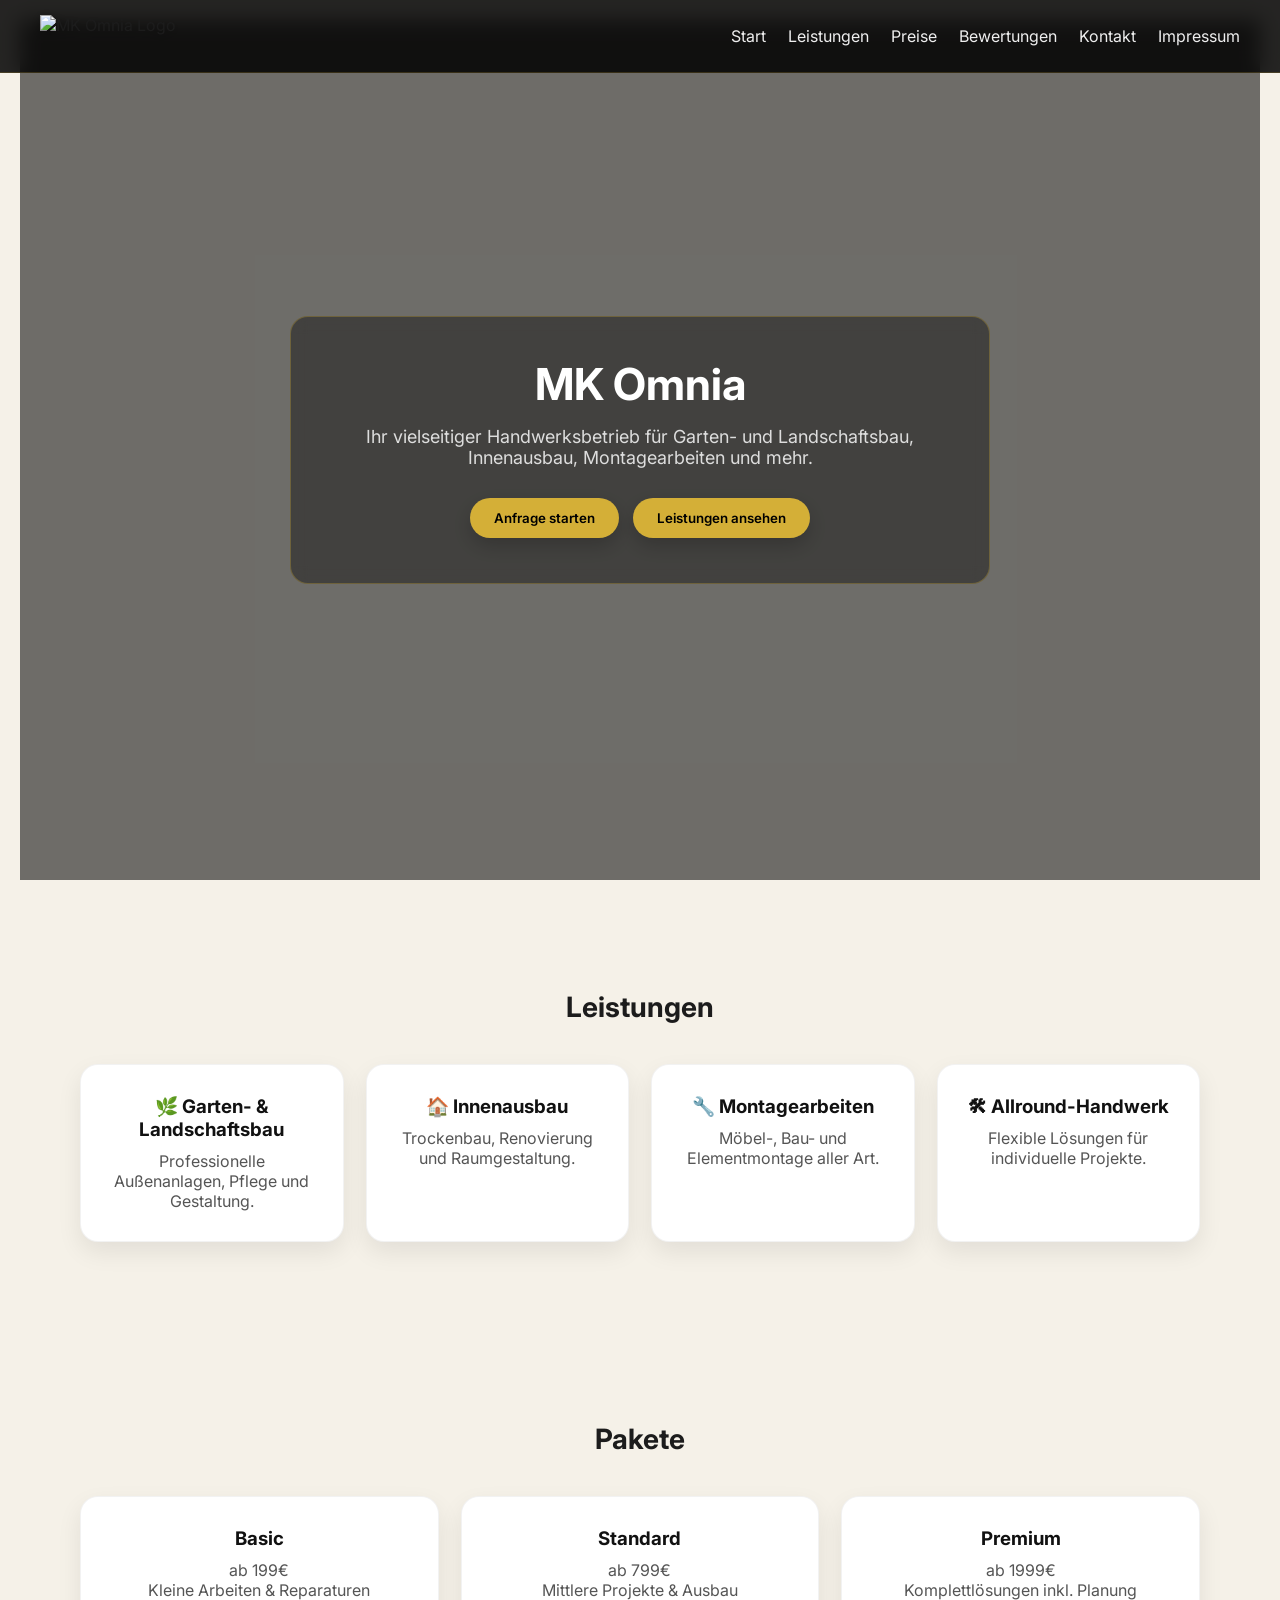
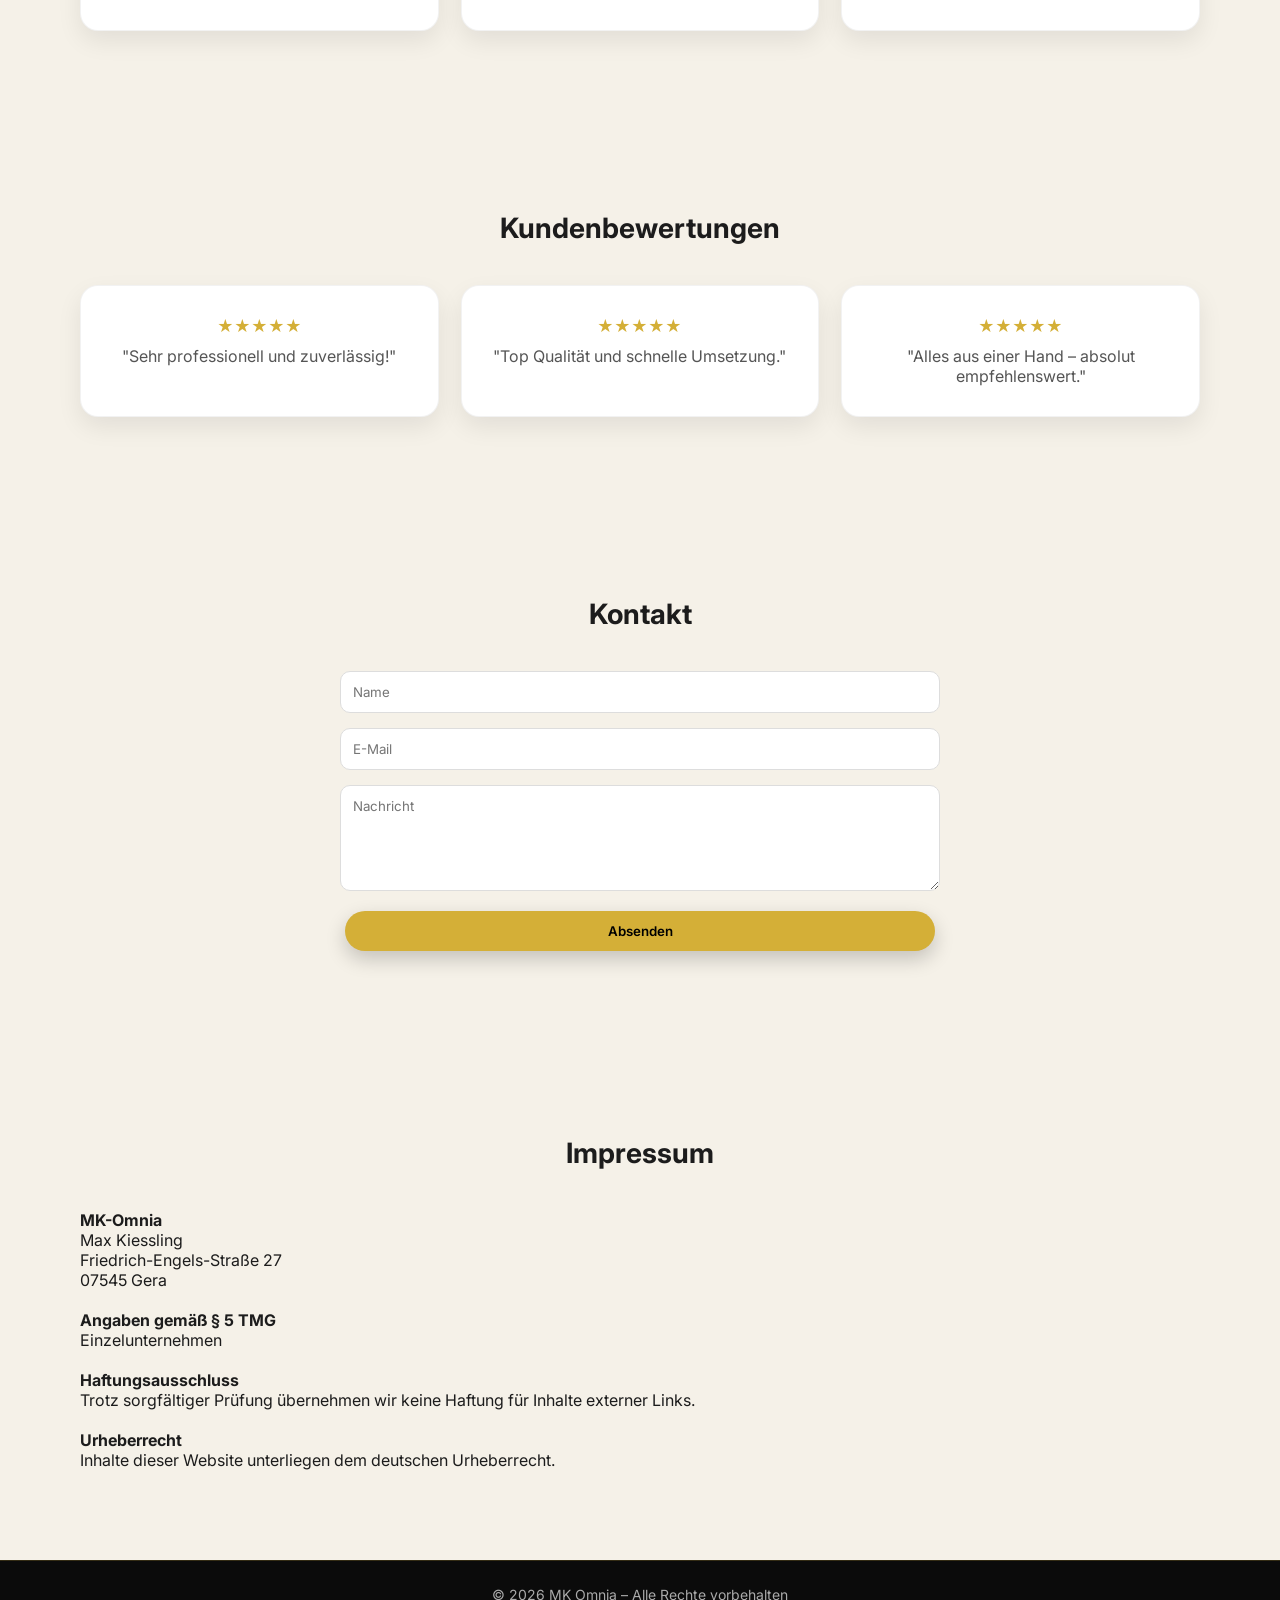
==== index.html @ efb65975 "Add files via upload" ====
<!DOCTYPE html>
<html lang="de">
<head>
<meta charset="UTF-8">
<meta name="viewport" content="width=device-width, initial-scale=1.0">
<title>MK-Omnia.de</title>

<link href="https://fonts.googleapis.com/css2?family=Inter:wght@300;400;600;700&display=swap" rel="stylesheet">

<style>
* {
    margin: 0;
    padding: 0;
    box-sizing: border-box;
    font-family: 'Inter', sans-serif;
}

html {
    scroll-behavior: smooth;
}

body {
    background: #f5f1e8;
    color: #1c1c1c;
}

/* HEADER */
header {
    position: fixed;
    width: 100%;
    top: 0;
    left: 0;
    background: rgba(0,0,0,0.85);
    backdrop-filter: blur(10px);
    padding: 15px 40px;
    display: flex;
    justify-content: space-between;
    align-items: center;
    z-index: 1000;
    border-bottom: 1px solid rgba(212,175,55,0.2);
}

.logo {
    display: flex;
    align-items: center;
    gap: 10px;
}

.logo img {
    height: 42px;
    width: auto;
    filter: drop-shadow(0 2px 6px rgba(0,0,0,0.4));
}

nav a {
    margin-left: 18px;
    text-decoration: none;
    color: #eee;
    font-weight: 400;
    transition: 0.3s;
}

nav a:hover {
    color: #d4af37;
}

/* MOBILE MENU */
.menu-toggle {
    display: none;
    font-size: 26px;
    color: #fff;
    cursor: pointer;
}

/* HERO */
.hero {
    height: 100vh;
    background: url('https://source.unsplash.com/1600x900/?craftsman,construction') center/cover no-repeat;
    display: flex;
    align-items: center;
    justify-content: center;
    padding: 20px;
}

.hero-overlay {
    background: rgba(0,0,0,0.55);
    width: 100%;
    height: 100%;
    display: flex;
    align-items: center;
    justify-content: center;
}

.hero-box {
    text-align: center;
    color: white;
    max-width: 700px;
    padding: 40px;
    border: 1px solid rgba(212,175,55,0.3);
    background: rgba(0,0,0,0.4);
    backdrop-filter: blur(8px);
    border-radius: 18px;
}

.hero-box h1 {
    font-size: 44px;
    margin-bottom: 15px;
}

.hero-box p {
    font-size: 18px;
    color: #ddd;
    margin-bottom: 25px;
}

.btn {
    padding: 12px 24px;
    border-radius: 30px;
    border: none;
    cursor: pointer;
    font-weight: 600;
    transition: 0.3s;
    margin: 5px;
    background: #d4af37;
    color: #000;
    box-shadow: 0 8px 20px rgba(0,0,0,0.2);
}

.btn:hover {
    transform: translateY(-3px);
    background: #b8922f;
}

/* SECTIONS */
.section {
    padding: 90px 40px;
    max-width: 1200px;
    margin: auto;
}

.section h2 {
    text-align: center;
    margin-bottom: 40px;
    font-size: 28px;
}

/* CARDS */
.cards {
    display: grid;
    grid-template-columns: repeat(auto-fit, minmax(250px, 1fr));
    gap: 22px;
}

.card {
    background: #fff;
    padding: 30px;
    border-radius: 18px;
    box-shadow: 0 10px 25px rgba(0,0,0,0.08);
    transition: 0.3s;
    text-align: center;
    border: 1px solid rgba(0,0,0,0.05);
}

.card:hover {
    transform: translateY(-8px);
    box-shadow: 0 18px 35px rgba(0,0,0,0.12);
}

.card h3 {
    margin-bottom: 10px;
    color: #111;
}

.card p {
    color: #555;
}

/* STARS */
.stars {
    color: #d4af37;
    margin-bottom: 10px;
}

/* CONTACT */
form {
    display: flex;
    flex-direction: column;
    max-width: 600px;
    margin: auto;
}

input, textarea {
    padding: 12px;
    margin-bottom: 15px;
    border-radius: 10px;
    border: 1px solid #ddd;
    outline: none;
}

/* FOOTER */
footer {
    background: #0b0b0b;
    color: #aaa;
    text-align: center;
    padding: 25px;
    font-size: 14px;
    border-top: 1px solid rgba(212,175,55,0.2);
}

/* MOBILE */
@media(max-width:768px){
    nav {
        display: none;
        position: absolute;
        top: 65px;
        right: 20px;
        background: rgba(0,0,0,0.95);
        flex-direction: column;
        padding: 15px;
        border-radius: 12px;
    }

    nav.active {
        display: flex;
    }

    .menu-toggle {
        display: block;
    }

    .hero-box h1 {
        font-size: 32px;
    }
}
</style>
</head>

<body>

<header>
    <div class="logo">
        <img src="logo.png" alt="MK Omnia Logo">
    </div>

    <div class="menu-toggle" onclick="toggleMenu()">☰</div>

    <nav id="nav">
        <a href="#home">Start</a>
        <a href="#services">Leistungen</a>
        <a href="#prices">Preise</a>
        <a href="#reviews">Bewertungen</a>
        <a href="#contact">Kontakt</a>
        <a href="#imprint">Impressum</a>
    </nav>
</header>

<section class="hero" id="home">
    <div class="hero-overlay">
        <div class="hero-box">
            <h1>MK Omnia</h1>
            <p>Ihr vielseitiger Handwerksbetrieb für Garten- und Landschaftsbau, Innenausbau, Montagearbeiten und mehr.</p>
            <button class="btn">Anfrage starten</button>
            <button class="btn">Leistungen ansehen</button>
        </div>
    </div>
</section>

<section class="section" id="services">
    <h2>Leistungen</h2>
    <div class="cards">
        <div class="card">
            <h3>🌿 Garten- & Landschaftsbau</h3>
            <p>Professionelle Außenanlagen, Pflege und Gestaltung.</p>
        </div>
        <div class="card">
            <h3>🏠 Innenausbau</h3>
            <p>Trockenbau, Renovierung und Raumgestaltung.</p>
        </div>
        <div class="card">
            <h3>🔧 Montagearbeiten</h3>
            <p>Möbel-, Bau- und Elementmontage aller Art.</p>
        </div>
        <div class="card">
            <h3>🛠 Allround-Handwerk</h3>
            <p>Flexible Lösungen für individuelle Projekte.</p>
        </div>
    </div>
</section>

<section class="section" id="prices">
    <h2>Pakete</h2>
    <div class="cards">
        <div class="card">
            <h3>Basic</h3>
            <p>ab 199€</p>
            <p>Kleine Arbeiten & Reparaturen</p>
        </div>
        <div class="card">
            <h3>Standard</h3>
            <p>ab 799€</p>
            <p>Mittlere Projekte & Ausbau</p>
        </div>
        <div class="card">
            <h3>Premium</h3>
            <p>ab 1999€</p>
            <p>Komplettlösungen inkl. Planung</p>
        </div>
    </div>
</section>

<section class="section" id="reviews">
    <h2>Kundenbewertungen</h2>
    <div class="cards">
        <div class="card">
            <div class="stars">★★★★★</div>
            <p>"Sehr professionell und zuverlässig!"</p>
        </div>
        <div class="card">
            <div class="stars">★★★★★</div>
            <p>"Top Qualität und schnelle Umsetzung."</p>
        </div>
        <div class="card">
            <div class="stars">★★★★★</div>
            <p>"Alles aus einer Hand – absolut empfehlenswert."</p>
        </div>
    </div>
</section>

<section class="section" id="contact">
    <h2>Kontakt</h2>
    <form>
        <input type="text" placeholder="Name" required>
        <input type="email" placeholder="E-Mail" required>
        <textarea rows="5" placeholder="Nachricht"></textarea>
        <button class="btn">Absenden</button>
    </form>
</section>

<section class="section" id="imprint">
    <h2>Impressum</h2>
    <p>
        <strong>MK-Omnia</strong><br>
        Max Kiessling<br>
        Friedrich-Engels-Straße 27<br>
        07545 Gera
    </p>

    <br>

    <p><strong>Angaben gemäß § 5 TMG</strong></p>
    <p>Einzelunternehmen</p>

    <br>

    <p><strong>Haftungsausschluss</strong><br>
    Trotz sorgfältiger Prüfung übernehmen wir keine Haftung für Inhalte externer Links.</p>

    <br>

    <p><strong>Urheberrecht</strong><br>
    Inhalte dieser Website unterliegen dem deutschen Urheberrecht.</p>
</section>

<footer>
    © 2026 MK Omnia – Alle Rechte vorbehalten
</footer>

<script>
function toggleMenu(){
    document.getElementById("nav").classList.toggle("active");
}
</script>

</body>
</html>
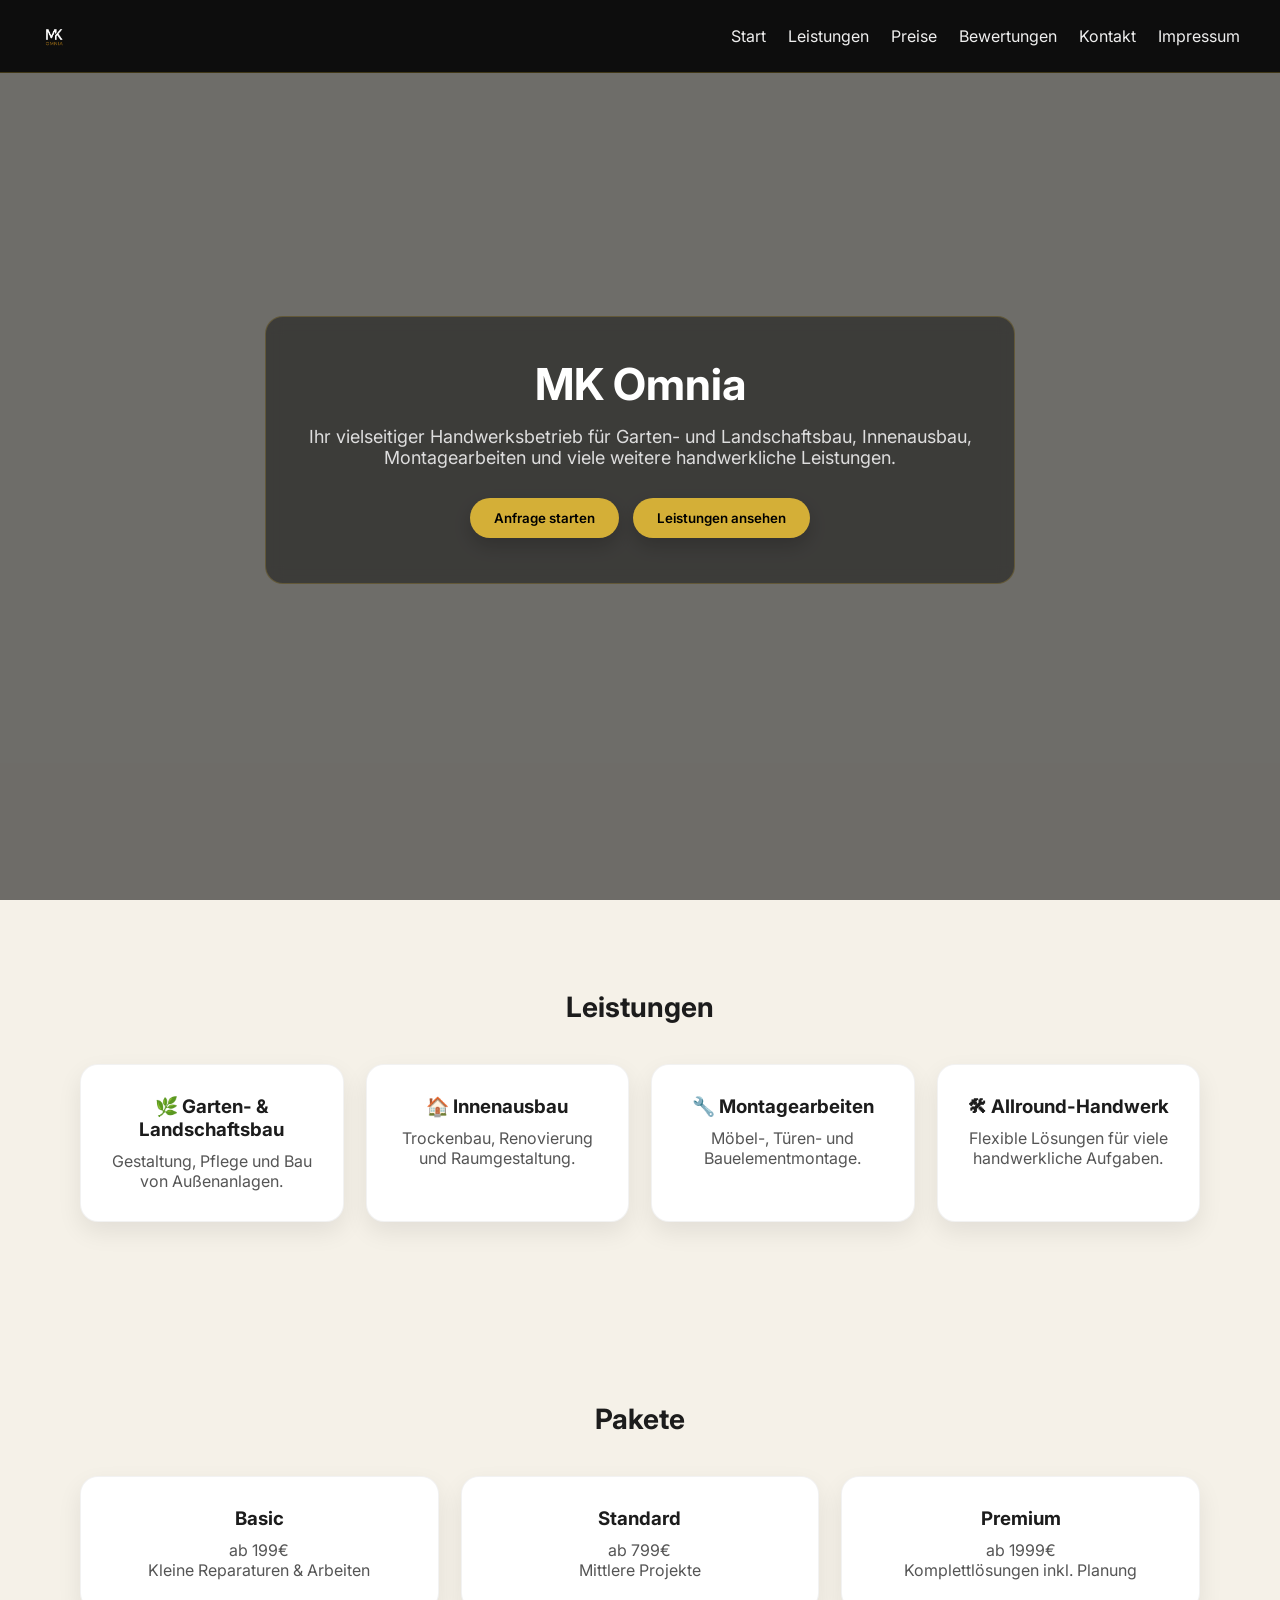
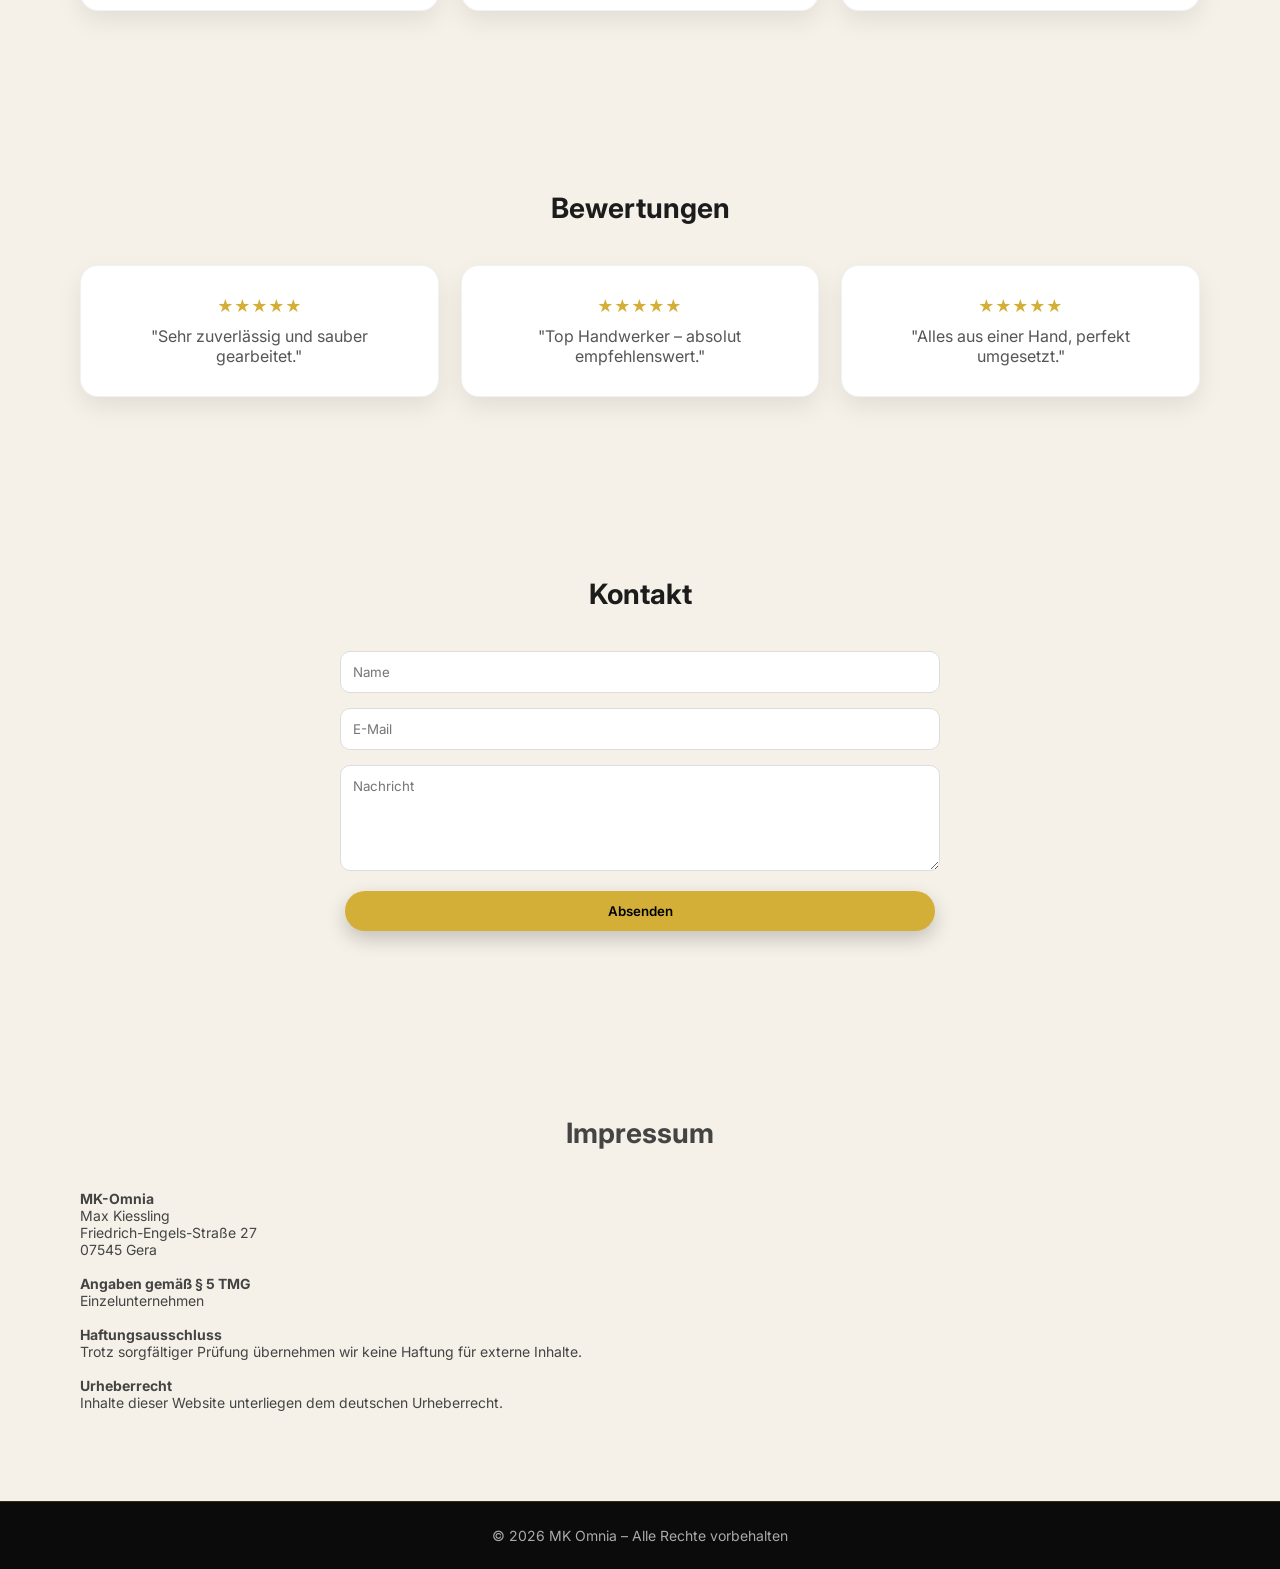
==== commit 31e6b89c: "Add files via upload" ====
--- a/index.html
+++ b/index.html
@@ -30,28 +30,34 @@
     width: 100%;
     top: 0;
     left: 0;
-    background: rgba(0,0,0,0.85);
+    background: rgba(0,0,0,0.88);
     backdrop-filter: blur(10px);
     padding: 15px 40px;
     display: flex;
     justify-content: space-between;
     align-items: center;
     z-index: 1000;
-    border-bottom: 1px solid rgba(212,175,55,0.2);
-}
-
+    border-bottom: 1px solid rgba(212,175,55,0.25);
+}
+
+/* LOGO FIX (wichtig gegen "Symbol Problem") */
 .logo {
     display: flex;
     align-items: center;
     gap: 10px;
+    color: #d4af37;
+    font-weight: 700;
+    font-size: 18px;
 }
 
 .logo img {
     height: 42px;
     width: auto;
-    filter: drop-shadow(0 2px 6px rgba(0,0,0,0.4));
-}
-
+    display: block;
+    object-fit: contain;
+}
+
+/* NAV */
 nav a {
     margin-left: 18px;
     text-decoration: none;
@@ -75,31 +81,30 @@
 /* HERO */
 .hero {
     height: 100vh;
-    background: url('https://source.unsplash.com/1600x900/?craftsman,construction') center/cover no-repeat;
+    background: url('https://source.unsplash.com/1600x900/?construction,handyman,craft') center/cover no-repeat;
     display: flex;
     align-items: center;
     justify-content: center;
-    padding: 20px;
 }
 
 .hero-overlay {
-    background: rgba(0,0,0,0.55);
     width: 100%;
     height: 100%;
     display: flex;
     align-items: center;
     justify-content: center;
+    background: rgba(0,0,0,0.55);
 }
 
 .hero-box {
     text-align: center;
     color: white;
-    max-width: 700px;
+    max-width: 750px;
     padding: 40px;
-    border: 1px solid rgba(212,175,55,0.3);
-    background: rgba(0,0,0,0.4);
+    background: rgba(0,0,0,0.45);
+    border: 1px solid rgba(212,175,55,0.25);
+    border-radius: 18px;
     backdrop-filter: blur(8px);
-    border-radius: 18px;
 }
 
 .hero-box h1 {
@@ -113,6 +118,7 @@
     margin-bottom: 25px;
 }
 
+/* BUTTONS */
 .btn {
     padding: 12px 24px;
     border-radius: 30px;
@@ -168,7 +174,6 @@
 
 .card h3 {
     margin-bottom: 10px;
-    color: #111;
 }
 
 .card p {
@@ -181,7 +186,7 @@
     margin-bottom: 10px;
 }
 
-/* CONTACT */
+/* FORM */
 form {
     display: flex;
     flex-direction: column;
@@ -194,7 +199,6 @@
     margin-bottom: 15px;
     border-radius: 10px;
     border: 1px solid #ddd;
-    outline: none;
 }
 
 /* FOOTER */
@@ -205,6 +209,12 @@
     padding: 25px;
     font-size: 14px;
     border-top: 1px solid rgba(212,175,55,0.2);
+}
+
+/* IMPRESSUM */
+#imprint {
+    font-size: 14px;
+    color: #444;
 }
 
 /* MOBILE */
@@ -239,7 +249,10 @@
 
 <header>
     <div class="logo">
-        <img src="logo.png" alt="MK Omnia Logo">
+        <!-- FIX: Falls Logo nicht lädt, bleibt Text sichtbar -->
+        <img src="logo.png" alt="MK Omnia Logo"
+             onerror="this.style.display='none'; document.getElementById('logoText').style.display='inline-block';">
+        <span id="logoText" style="display:none; color:#d4af37;">MK Omnia</span>
     </div>
 
     <div class="menu-toggle" onclick="toggleMenu()">☰</div>
@@ -258,7 +271,7 @@
     <div class="hero-overlay">
         <div class="hero-box">
             <h1>MK Omnia</h1>
-            <p>Ihr vielseitiger Handwerksbetrieb für Garten- und Landschaftsbau, Innenausbau, Montagearbeiten und mehr.</p>
+            <p>Ihr vielseitiger Handwerksbetrieb für Garten- und Landschaftsbau, Innenausbau, Montagearbeiten und viele weitere handwerkliche Leistungen.</p>
             <button class="btn">Anfrage starten</button>
             <button class="btn">Leistungen ansehen</button>
         </div>
@@ -270,7 +283,7 @@
     <div class="cards">
         <div class="card">
             <h3>🌿 Garten- & Landschaftsbau</h3>
-            <p>Professionelle Außenanlagen, Pflege und Gestaltung.</p>
+            <p>Gestaltung, Pflege und Bau von Außenanlagen.</p>
         </div>
         <div class="card">
             <h3>🏠 Innenausbau</h3>
@@ -278,11 +291,11 @@
         </div>
         <div class="card">
             <h3>🔧 Montagearbeiten</h3>
-            <p>Möbel-, Bau- und Elementmontage aller Art.</p>
+            <p>Möbel-, Türen- und Bauelementmontage.</p>
         </div>
         <div class="card">
             <h3>🛠 Allround-Handwerk</h3>
-            <p>Flexible Lösungen für individuelle Projekte.</p>
+            <p>Flexible Lösungen für viele handwerkliche Aufgaben.</p>
         </div>
     </div>
 </section>
@@ -293,12 +306,12 @@
         <div class="card">
             <h3>Basic</h3>
             <p>ab 199€</p>
-            <p>Kleine Arbeiten & Reparaturen</p>
+            <p>Kleine Reparaturen & Arbeiten</p>
         </div>
         <div class="card">
             <h3>Standard</h3>
             <p>ab 799€</p>
-            <p>Mittlere Projekte & Ausbau</p>
+            <p>Mittlere Projekte</p>
         </div>
         <div class="card">
             <h3>Premium</h3>
@@ -309,19 +322,19 @@
 </section>
 
 <section class="section" id="reviews">
-    <h2>Kundenbewertungen</h2>
+    <h2>Bewertungen</h2>
     <div class="cards">
         <div class="card">
             <div class="stars">★★★★★</div>
-            <p>"Sehr professionell und zuverlässig!"</p>
+            <p>"Sehr zuverlässig und sauber gearbeitet."</p>
         </div>
         <div class="card">
             <div class="stars">★★★★★</div>
-            <p>"Top Qualität und schnelle Umsetzung."</p>
+            <p>"Top Handwerker – absolut empfehlenswert."</p>
         </div>
         <div class="card">
             <div class="stars">★★★★★</div>
-            <p>"Alles aus einer Hand – absolut empfehlenswert."</p>
+            <p>"Alles aus einer Hand, perfekt umgesetzt."</p>
         </div>
     </div>
 </section>
@@ -332,12 +345,13 @@
         <input type="text" placeholder="Name" required>
         <input type="email" placeholder="E-Mail" required>
         <textarea rows="5" placeholder="Nachricht"></textarea>
-        <button class="btn">Absenden</button>
+        <button class="btn" type="submit">Absenden</button>
     </form>
 </section>
 
 <section class="section" id="imprint">
     <h2>Impressum</h2>
+
     <p>
         <strong>MK-Omnia</strong><br>
         Max Kiessling<br>
@@ -347,18 +361,24 @@
 
     <br>
 
-    <p><strong>Angaben gemäß § 5 TMG</strong></p>
-    <p>Einzelunternehmen</p>
+    <p>
+        <strong>Angaben gemäß § 5 TMG</strong><br>
+        Einzelunternehmen
+    </p>
 
     <br>
 
-    <p><strong>Haftungsausschluss</strong><br>
-    Trotz sorgfältiger Prüfung übernehmen wir keine Haftung für Inhalte externer Links.</p>
+    <p>
+        <strong>Haftungsausschluss</strong><br>
+        Trotz sorgfältiger Prüfung übernehmen wir keine Haftung für externe Inhalte.
+    </p>
 
     <br>
 
-    <p><strong>Urheberrecht</strong><br>
-    Inhalte dieser Website unterliegen dem deutschen Urheberrecht.</p>
+    <p>
+        <strong>Urheberrecht</strong><br>
+        Inhalte dieser Website unterliegen dem deutschen Urheberrecht.
+    </p>
 </section>
 
 <footer>
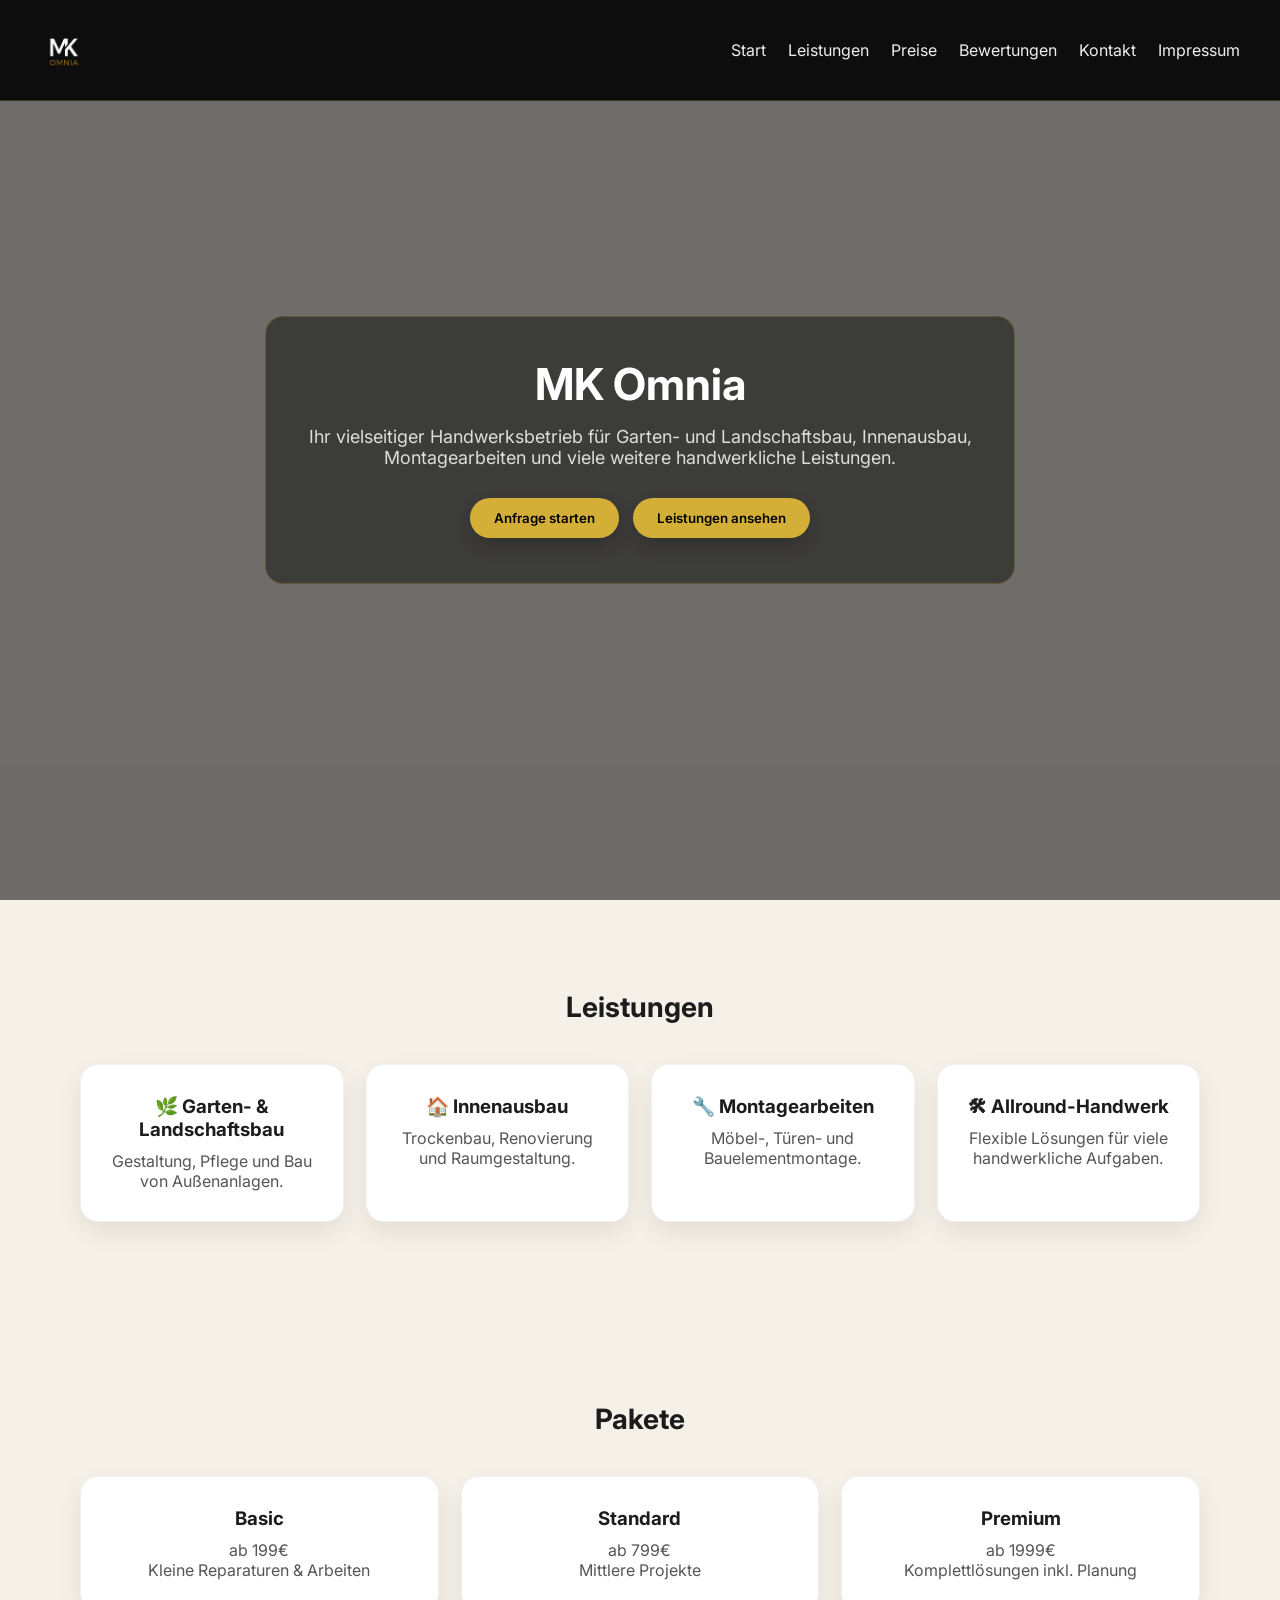
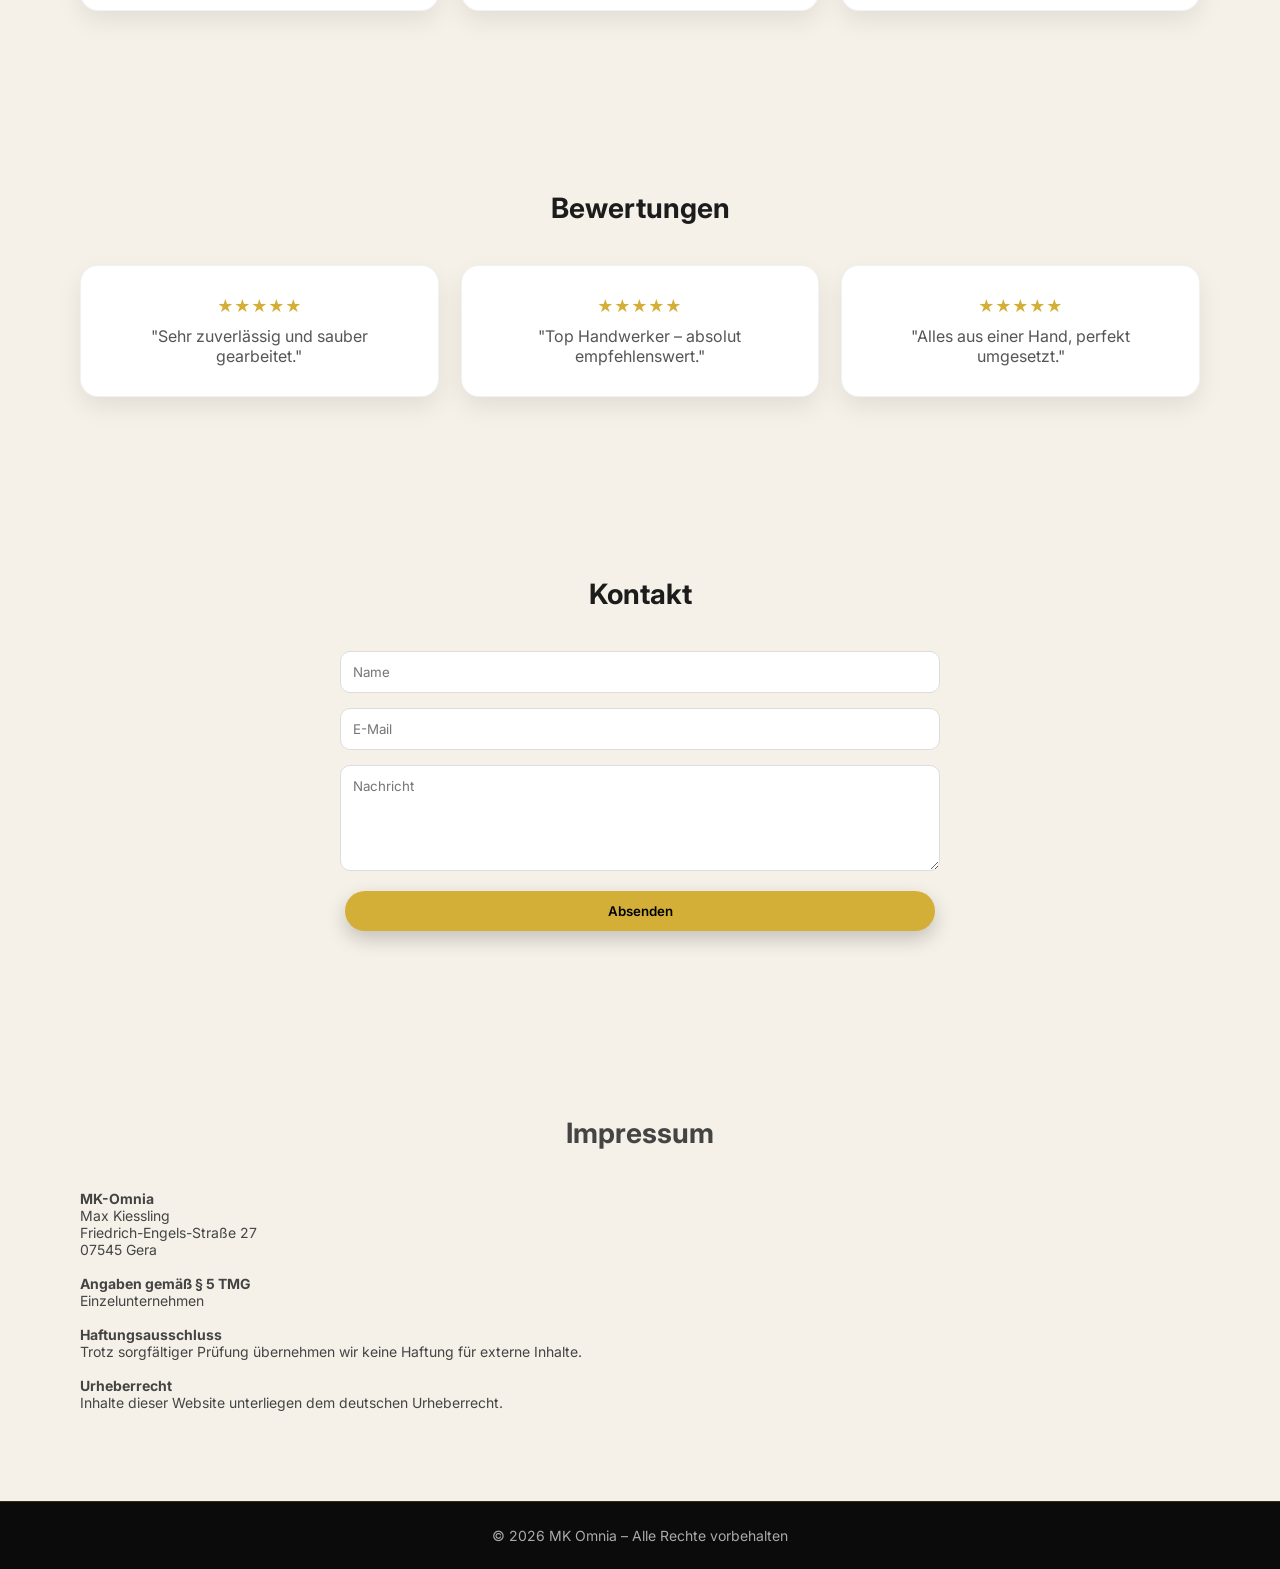
==== commit 3725f964: "Update index.html" ====
--- a/index.html
+++ b/index.html
@@ -51,7 +51,7 @@
 }
 
 .logo img {
-    height: 42px;
+    height: 70px;
     width: auto;
     display: block;
     object-fit: contain;
@@ -392,4 +392,4 @@
 </script>
 
 </body>
-</html>+</html>
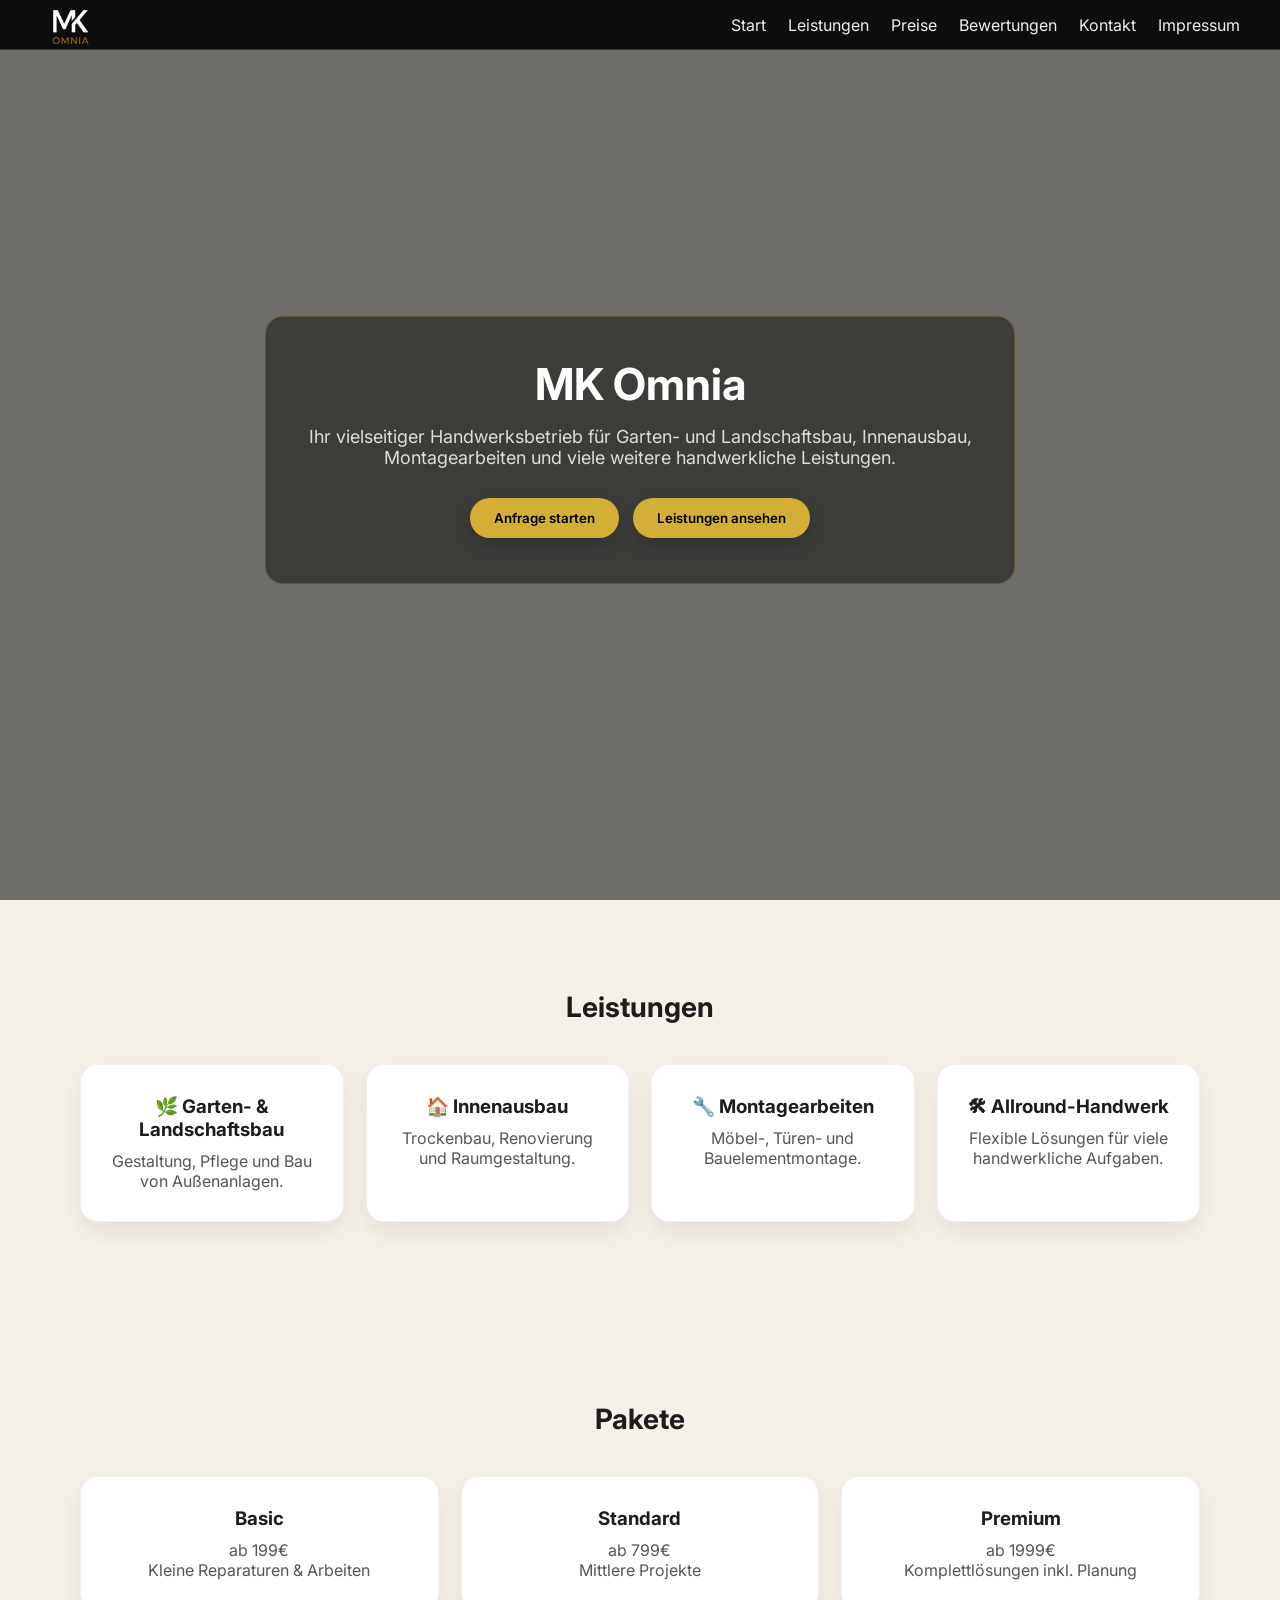
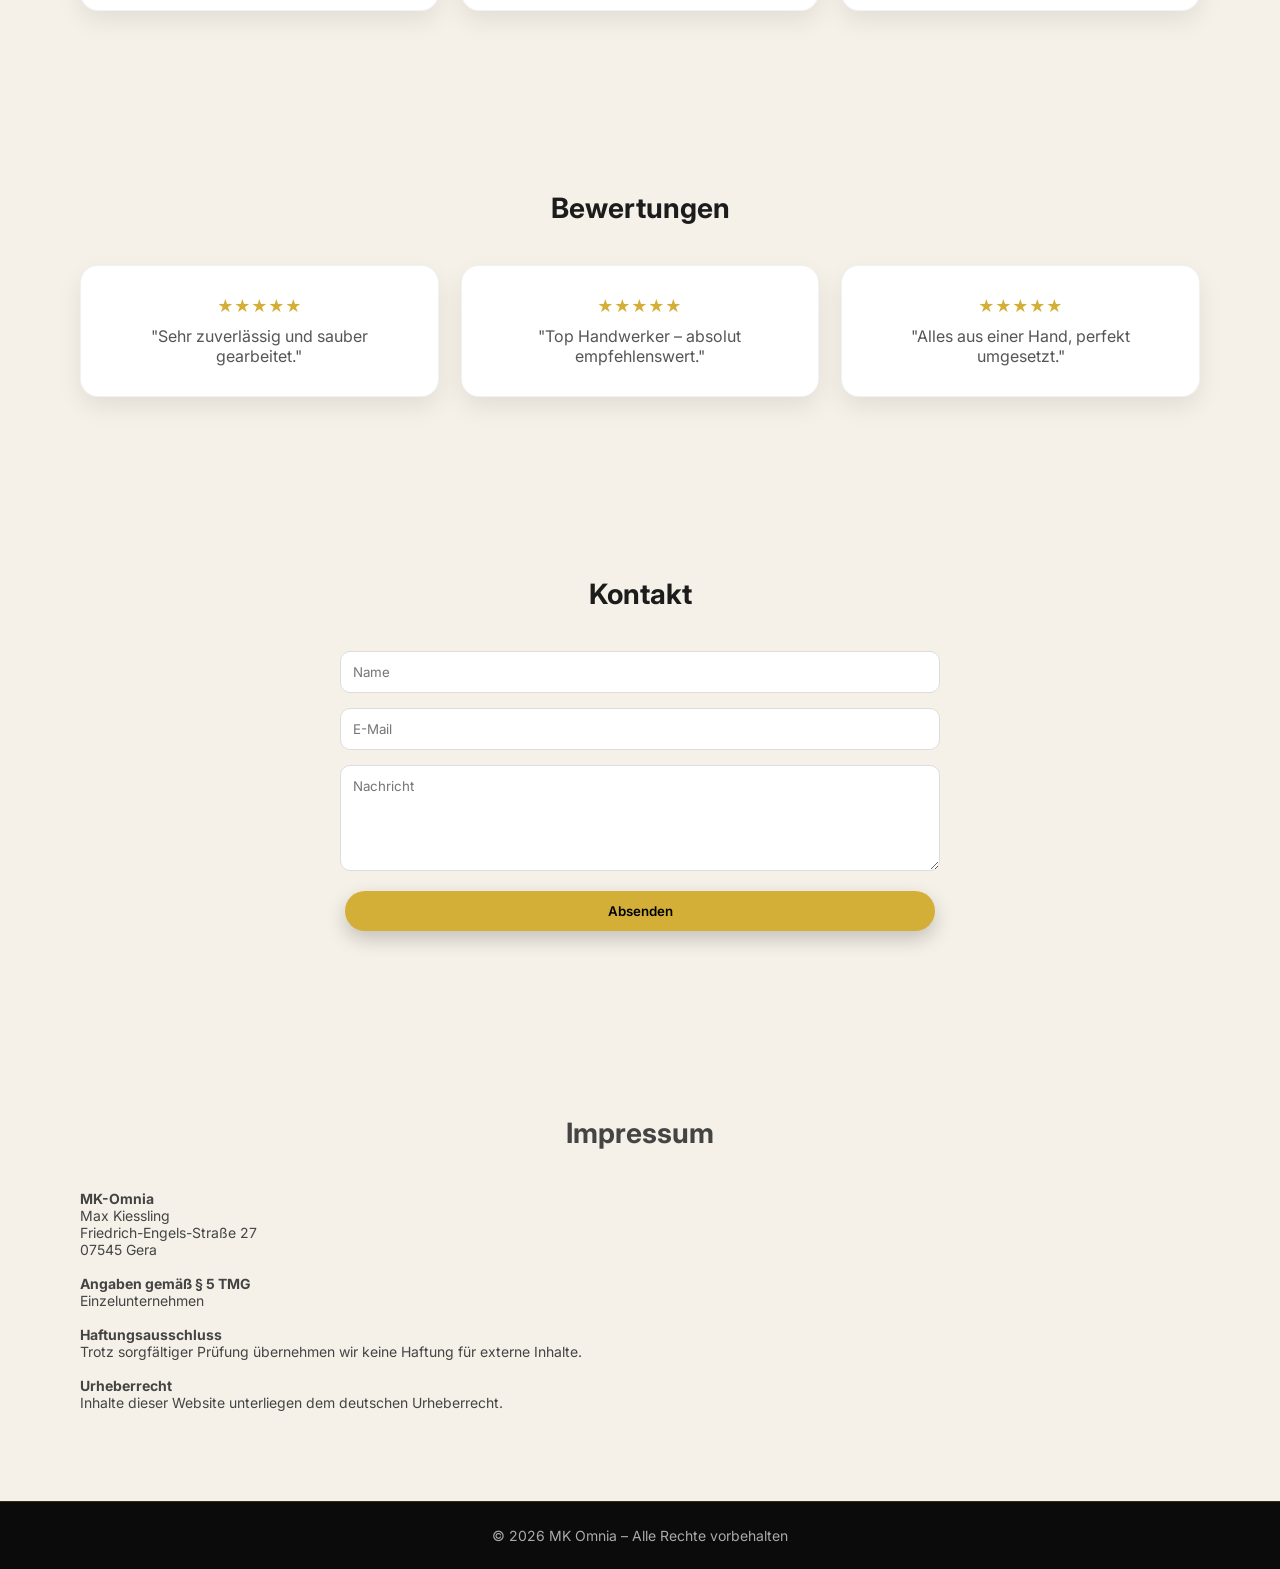
==== commit a8d34ed1: "Update index.html" ====
--- a/index.html
+++ b/index.html
@@ -26,6 +26,7 @@
 
 /* HEADER */
 header {
+    height: 50px;
     position: fixed;
     width: 100%;
     top: 0;
@@ -51,7 +52,7 @@
 }
 
 .logo img {
-    height: 70px;
+    height: 90px;
     width: auto;
     display: block;
     object-fit: contain;
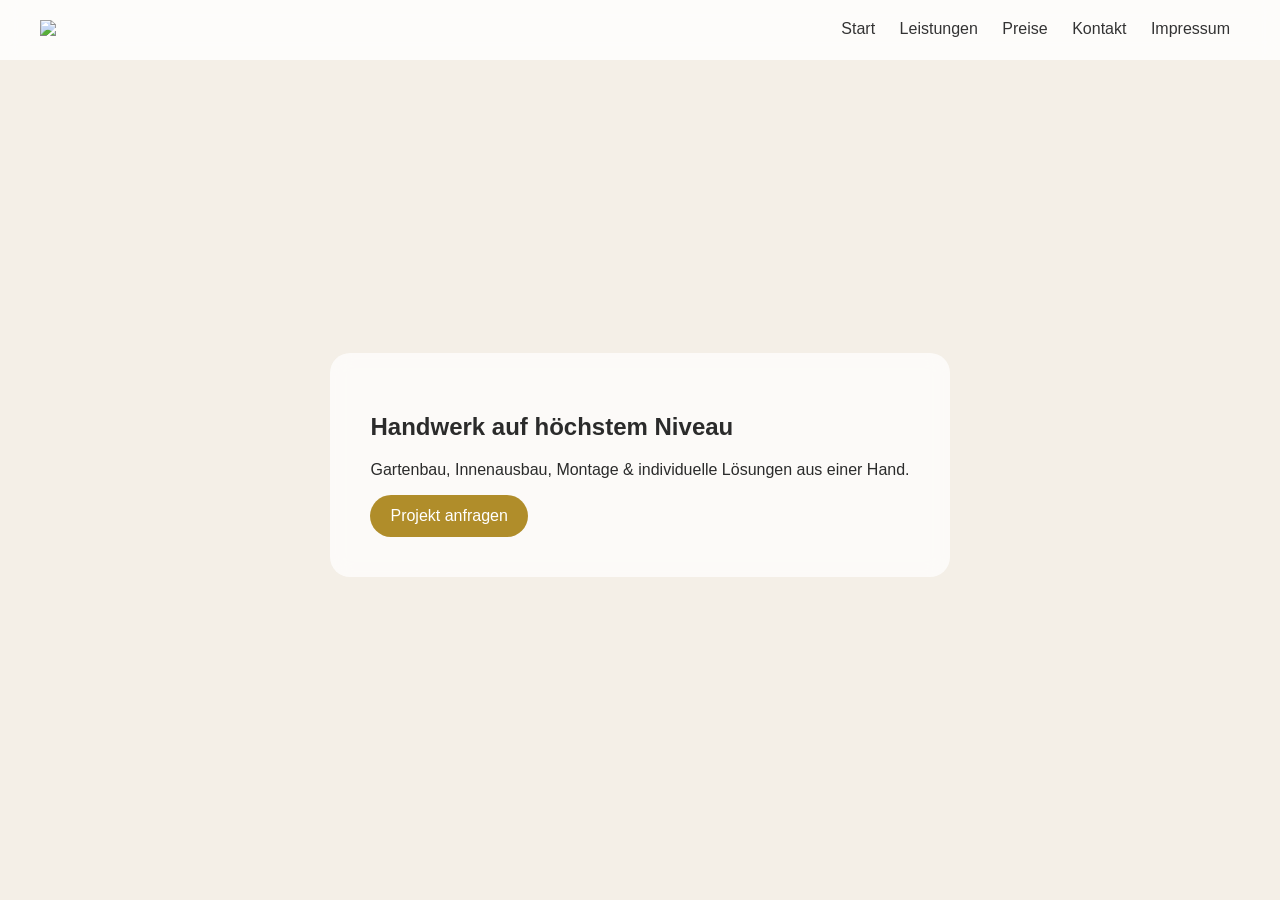
==== commit 4d8763a3: "Update index.html" ====
--- a/index.html
+++ b/index.html
@@ -3,394 +3,33 @@
 <head>
 <meta charset="UTF-8">
 <meta name="viewport" content="width=device-width, initial-scale=1.0">
-<title>MK-Omnia.de</title>
-
-<link href="https://fonts.googleapis.com/css2?family=Inter:wght@300;400;600;700&display=swap" rel="stylesheet">
-
-<style>
-* {
-    margin: 0;
-    padding: 0;
-    box-sizing: border-box;
-    font-family: 'Inter', sans-serif;
-}
-
-html {
-    scroll-behavior: smooth;
-}
-
-body {
-    background: #f5f1e8;
-    color: #1c1c1c;
-}
-
-/* HEADER */
-header {
-    height: 50px;
-    position: fixed;
-    width: 100%;
-    top: 0;
-    left: 0;
-    background: rgba(0,0,0,0.88);
-    backdrop-filter: blur(10px);
-    padding: 15px 40px;
-    display: flex;
-    justify-content: space-between;
-    align-items: center;
-    z-index: 1000;
-    border-bottom: 1px solid rgba(212,175,55,0.25);
-}
-
-/* LOGO FIX (wichtig gegen "Symbol Problem") */
-.logo {
-    display: flex;
-    align-items: center;
-    gap: 10px;
-    color: #d4af37;
-    font-weight: 700;
-    font-size: 18px;
-}
-
-.logo img {
-    height: 90px;
-    width: auto;
-    display: block;
-    object-fit: contain;
-}
-
-/* NAV */
-nav a {
-    margin-left: 18px;
-    text-decoration: none;
-    color: #eee;
-    font-weight: 400;
-    transition: 0.3s;
-}
-
-nav a:hover {
-    color: #d4af37;
-}
-
-/* MOBILE MENU */
-.menu-toggle {
-    display: none;
-    font-size: 26px;
-    color: #fff;
-    cursor: pointer;
-}
-
-/* HERO */
-.hero {
-    height: 100vh;
-    background: url('https://source.unsplash.com/1600x900/?construction,handyman,craft') center/cover no-repeat;
-    display: flex;
-    align-items: center;
-    justify-content: center;
-}
-
-.hero-overlay {
-    width: 100%;
-    height: 100%;
-    display: flex;
-    align-items: center;
-    justify-content: center;
-    background: rgba(0,0,0,0.55);
-}
-
-.hero-box {
-    text-align: center;
-    color: white;
-    max-width: 750px;
-    padding: 40px;
-    background: rgba(0,0,0,0.45);
-    border: 1px solid rgba(212,175,55,0.25);
-    border-radius: 18px;
-    backdrop-filter: blur(8px);
-}
-
-.hero-box h1 {
-    font-size: 44px;
-    margin-bottom: 15px;
-}
-
-.hero-box p {
-    font-size: 18px;
-    color: #ddd;
-    margin-bottom: 25px;
-}
-
-/* BUTTONS */
-.btn {
-    padding: 12px 24px;
-    border-radius: 30px;
-    border: none;
-    cursor: pointer;
-    font-weight: 600;
-    transition: 0.3s;
-    margin: 5px;
-    background: #d4af37;
-    color: #000;
-    box-shadow: 0 8px 20px rgba(0,0,0,0.2);
-}
-
-.btn:hover {
-    transform: translateY(-3px);
-    background: #b8922f;
-}
-
-/* SECTIONS */
-.section {
-    padding: 90px 40px;
-    max-width: 1200px;
-    margin: auto;
-}
-
-.section h2 {
-    text-align: center;
-    margin-bottom: 40px;
-    font-size: 28px;
-}
-
-/* CARDS */
-.cards {
-    display: grid;
-    grid-template-columns: repeat(auto-fit, minmax(250px, 1fr));
-    gap: 22px;
-}
-
-.card {
-    background: #fff;
-    padding: 30px;
-    border-radius: 18px;
-    box-shadow: 0 10px 25px rgba(0,0,0,0.08);
-    transition: 0.3s;
-    text-align: center;
-    border: 1px solid rgba(0,0,0,0.05);
-}
-
-.card:hover {
-    transform: translateY(-8px);
-    box-shadow: 0 18px 35px rgba(0,0,0,0.12);
-}
-
-.card h3 {
-    margin-bottom: 10px;
-}
-
-.card p {
-    color: #555;
-}
-
-/* STARS */
-.stars {
-    color: #d4af37;
-    margin-bottom: 10px;
-}
-
-/* FORM */
-form {
-    display: flex;
-    flex-direction: column;
-    max-width: 600px;
-    margin: auto;
-}
-
-input, textarea {
-    padding: 12px;
-    margin-bottom: 15px;
-    border-radius: 10px;
-    border: 1px solid #ddd;
-}
-
-/* FOOTER */
-footer {
-    background: #0b0b0b;
-    color: #aaa;
-    text-align: center;
-    padding: 25px;
-    font-size: 14px;
-    border-top: 1px solid rgba(212,175,55,0.2);
-}
-
-/* IMPRESSUM */
-#imprint {
-    font-size: 14px;
-    color: #444;
-}
-
-/* MOBILE */
-@media(max-width:768px){
-    nav {
-        display: none;
-        position: absolute;
-        top: 65px;
-        right: 20px;
-        background: rgba(0,0,0,0.95);
-        flex-direction: column;
-        padding: 15px;
-        border-radius: 12px;
-    }
-
-    nav.active {
-        display: flex;
-    }
-
-    .menu-toggle {
-        display: block;
-    }
-
-    .hero-box h1 {
-        font-size: 32px;
-    }
-}
-</style>
+<title>MK Omnia</title>
+<link rel="stylesheet" href="style.css">
 </head>
 
 <body>
 
 <header>
-    <div class="logo">
-        <!-- FIX: Falls Logo nicht lädt, bleibt Text sichtbar -->
-        <img src="logo.png" alt="MK Omnia Logo"
-             onerror="this.style.display='none'; document.getElementById('logoText').style.display='inline-block';">
-        <span id="logoText" style="display:none; color:#d4af37;">MK Omnia</span>
-    </div>
+  <div class="logo">
+    <img src='Logo.png'>
+  </div>
 
-    <div class="menu-toggle" onclick="toggleMenu()">☰</div>
-
-    <nav id="nav">
-        <a href="#home">Start</a>
-        <a href="#services">Leistungen</a>
-        <a href="#prices">Preise</a>
-        <a href="#reviews">Bewertungen</a>
-        <a href="#contact">Kontakt</a>
-        <a href="#imprint">Impressum</a>
-    </nav>
+  <nav>
+    <a href="index.html">Start</a>
+    <a href="leistungen.html">Leistungen</a>
+    <a href="preise.html">Preise</a>
+    <a href="kontakt.html">Kontakt</a>
+    <a href="impressum.html">Impressum</a>
+  </nav>
 </header>
 
-<section class="hero" id="home">
-    <div class="hero-overlay">
-        <div class="hero-box">
-            <h1>MK Omnia</h1>
-            <p>Ihr vielseitiger Handwerksbetrieb für Garten- und Landschaftsbau, Innenausbau, Montagearbeiten und viele weitere handwerkliche Leistungen.</p>
-            <button class="btn">Anfrage starten</button>
-            <button class="btn">Leistungen ansehen</button>
-        </div>
-    </div>
+<section class="hero">
+  <div class="hero-card">
+    <h1>Handwerk auf höchstem Niveau</h1>
+    <p>Gartenbau, Innenausbau, Montage & individuelle Lösungen aus einer Hand.</p>
+    <a href="kontakt.html" class="btn">Projekt anfragen</a>
+  </div>
 </section>
-
-<section class="section" id="services">
-    <h2>Leistungen</h2>
-    <div class="cards">
-        <div class="card">
-            <h3>🌿 Garten- & Landschaftsbau</h3>
-            <p>Gestaltung, Pflege und Bau von Außenanlagen.</p>
-        </div>
-        <div class="card">
-            <h3>🏠 Innenausbau</h3>
-            <p>Trockenbau, Renovierung und Raumgestaltung.</p>
-        </div>
-        <div class="card">
-            <h3>🔧 Montagearbeiten</h3>
-            <p>Möbel-, Türen- und Bauelementmontage.</p>
-        </div>
-        <div class="card">
-            <h3>🛠 Allround-Handwerk</h3>
-            <p>Flexible Lösungen für viele handwerkliche Aufgaben.</p>
-        </div>
-    </div>
-</section>
-
-<section class="section" id="prices">
-    <h2>Pakete</h2>
-    <div class="cards">
-        <div class="card">
-            <h3>Basic</h3>
-            <p>ab 199€</p>
-            <p>Kleine Reparaturen & Arbeiten</p>
-        </div>
-        <div class="card">
-            <h3>Standard</h3>
-            <p>ab 799€</p>
-            <p>Mittlere Projekte</p>
-        </div>
-        <div class="card">
-            <h3>Premium</h3>
-            <p>ab 1999€</p>
-            <p>Komplettlösungen inkl. Planung</p>
-        </div>
-    </div>
-</section>
-
-<section class="section" id="reviews">
-    <h2>Bewertungen</h2>
-    <div class="cards">
-        <div class="card">
-            <div class="stars">★★★★★</div>
-            <p>"Sehr zuverlässig und sauber gearbeitet."</p>
-        </div>
-        <div class="card">
-            <div class="stars">★★★★★</div>
-            <p>"Top Handwerker – absolut empfehlenswert."</p>
-        </div>
-        <div class="card">
-            <div class="stars">★★★★★</div>
-            <p>"Alles aus einer Hand, perfekt umgesetzt."</p>
-        </div>
-    </div>
-</section>
-
-<section class="section" id="contact">
-    <h2>Kontakt</h2>
-    <form>
-        <input type="text" placeholder="Name" required>
-        <input type="email" placeholder="E-Mail" required>
-        <textarea rows="5" placeholder="Nachricht"></textarea>
-        <button class="btn" type="submit">Absenden</button>
-    </form>
-</section>
-
-<section class="section" id="imprint">
-    <h2>Impressum</h2>
-
-    <p>
-        <strong>MK-Omnia</strong><br>
-        Max Kiessling<br>
-        Friedrich-Engels-Straße 27<br>
-        07545 Gera
-    </p>
-
-    <br>
-
-    <p>
-        <strong>Angaben gemäß § 5 TMG</strong><br>
-        Einzelunternehmen
-    </p>
-
-    <br>
-
-    <p>
-        <strong>Haftungsausschluss</strong><br>
-        Trotz sorgfältiger Prüfung übernehmen wir keine Haftung für externe Inhalte.
-    </p>
-
-    <br>
-
-    <p>
-        <strong>Urheberrecht</strong><br>
-        Inhalte dieser Website unterliegen dem deutschen Urheberrecht.
-    </p>
-</section>
-
-<footer>
-    © 2026 MK Omnia – Alle Rechte vorbehalten
-</footer>
-
-<script>
-function toggleMenu(){
-    document.getElementById("nav").classList.toggle("active");
-}
-</script>
 
 </body>
 </html>
--- a/style.css
+++ b/style.css
@@ -0,0 +1,77 @@
+body {
+  margin: 0;
+  font-family: Arial, sans-serif;
+  background: #f4efe7;
+  color: #2b2b2b;
+}
+
+header {
+  display: flex;
+  justify-content: space-between;
+  padding: 20px 40px;
+  background: rgba(255,255,255,0.8);
+  backdrop-filter: blur(10px);
+  position: sticky;
+  top: 0;
+}
+
+.logo {
+  font-weight: bold;
+  color: #b08d2a;
+}
+
+nav a {
+  margin: 0 10px;
+  text-decoration: none;
+  color: #333;
+}
+
+nav a:hover {
+  color: #b08d2a;
+}
+
+.hero {
+  height: 90vh;
+  display: flex;
+  justify-content: center;
+  align-items: center;
+  background: url('https://source.unsplash.com/1600x900/?construction,modern') center/cover;
+}
+
+.hero-card {
+  background: rgba(255,255,255,0.7);
+  padding: 40px;
+  border-radius: 20px;
+  backdrop-filter: blur(10px);
+}
+
+.page {
+  padding: 80px 40px;
+}
+
+.grid {
+  display: grid;
+  grid-template-columns: repeat(auto-fit, minmax(250px,1fr));
+  gap: 20px;
+}
+
+.card {
+  background: white;
+  padding: 20px;
+  border-radius: 15px;
+  box-shadow: 0 10px 25px rgba(0,0,0,0.08);
+  transition: 0.3s;
+}
+
+.card:hover {
+  transform: translateY(-5px);
+}
+
+.btn {
+  display: inline-block;
+  padding: 12px 20px;
+  background: #b08d2a;
+  color: white;
+  border-radius: 30px;
+  text-decoration: none;
+}
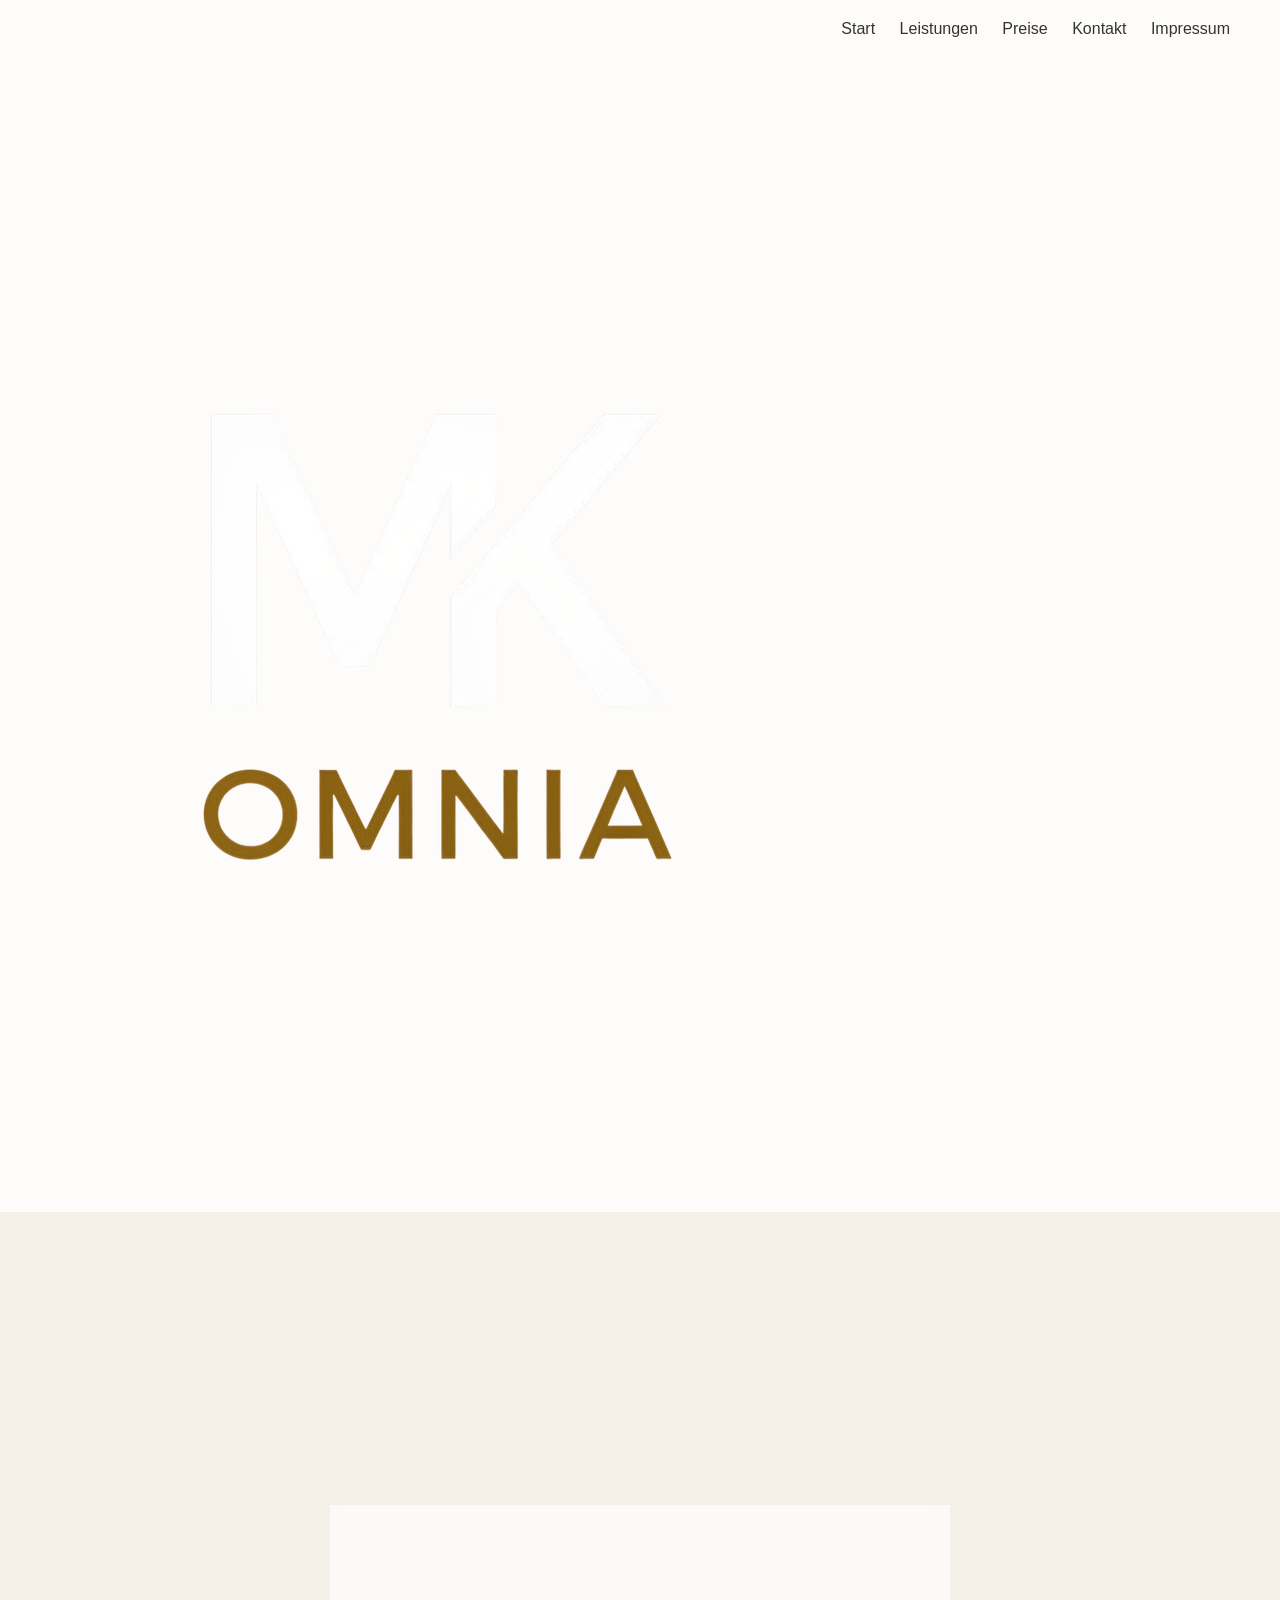
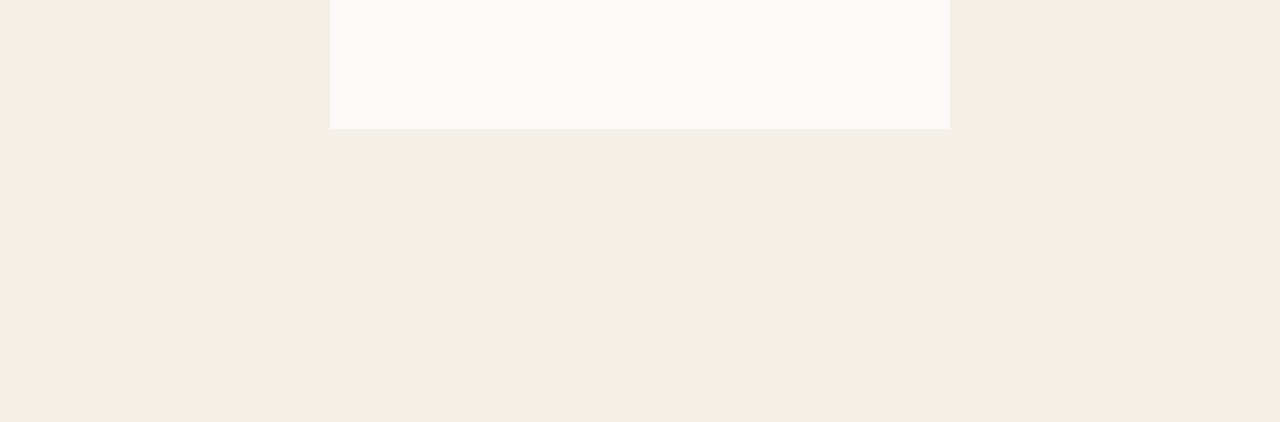
==== commit 1e24edb0: "Update index.html" ====
--- a/index.html
+++ b/index.html
@@ -11,7 +11,7 @@
 
 <header>
   <div class="logo">
-    <img src='Logo.png'>
+    <img src='logo.png'>
   </div>
 
   <nav>
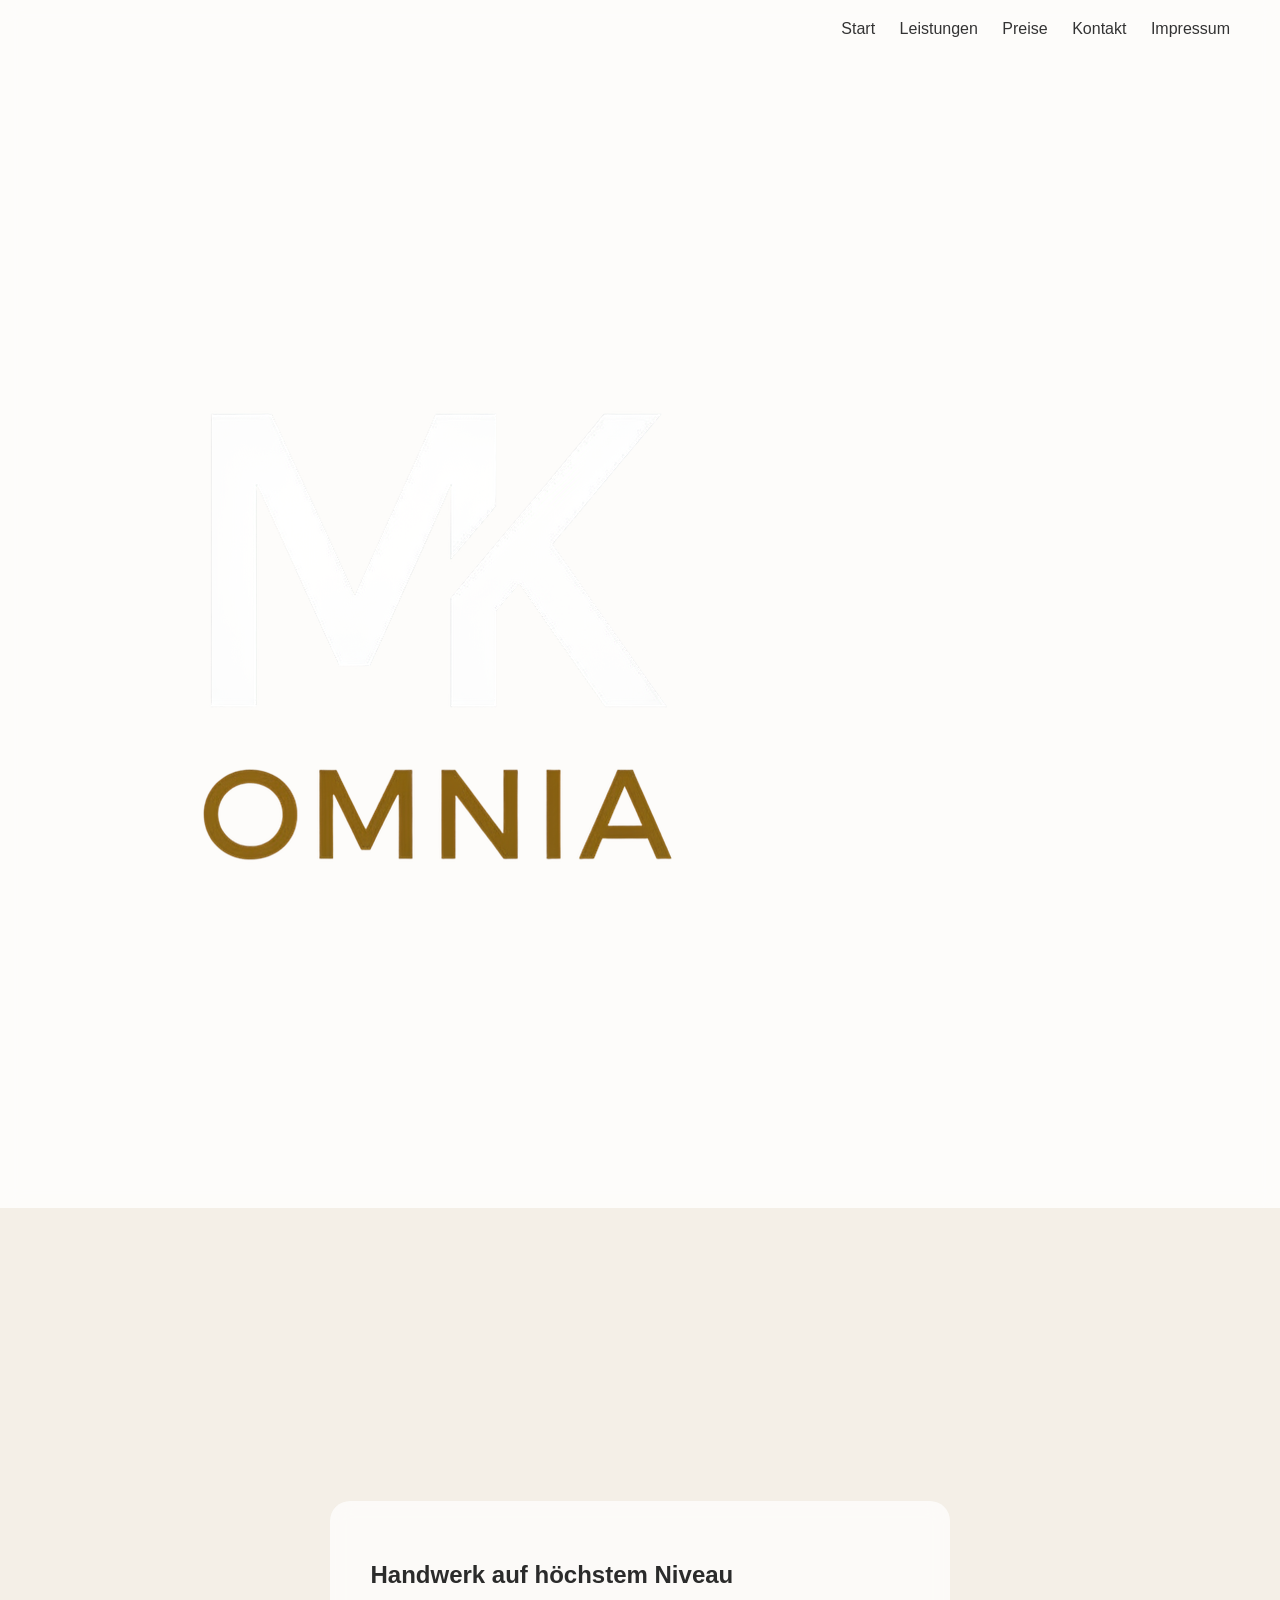
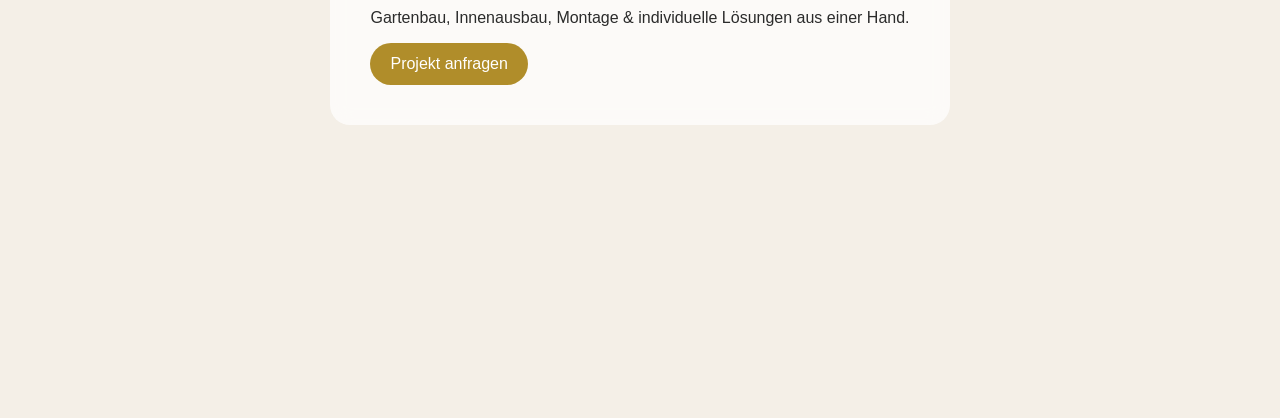
==== commit 6c7253fa: "Update index.html" ====
--- a/index.html
+++ b/index.html
@@ -10,9 +10,9 @@
 <body>
 
 <header>
-  <div class="logo">
+
     <img src='logo.png'>
-  </div>
+
 
   <nav>
     <a href="index.html">Start</a>
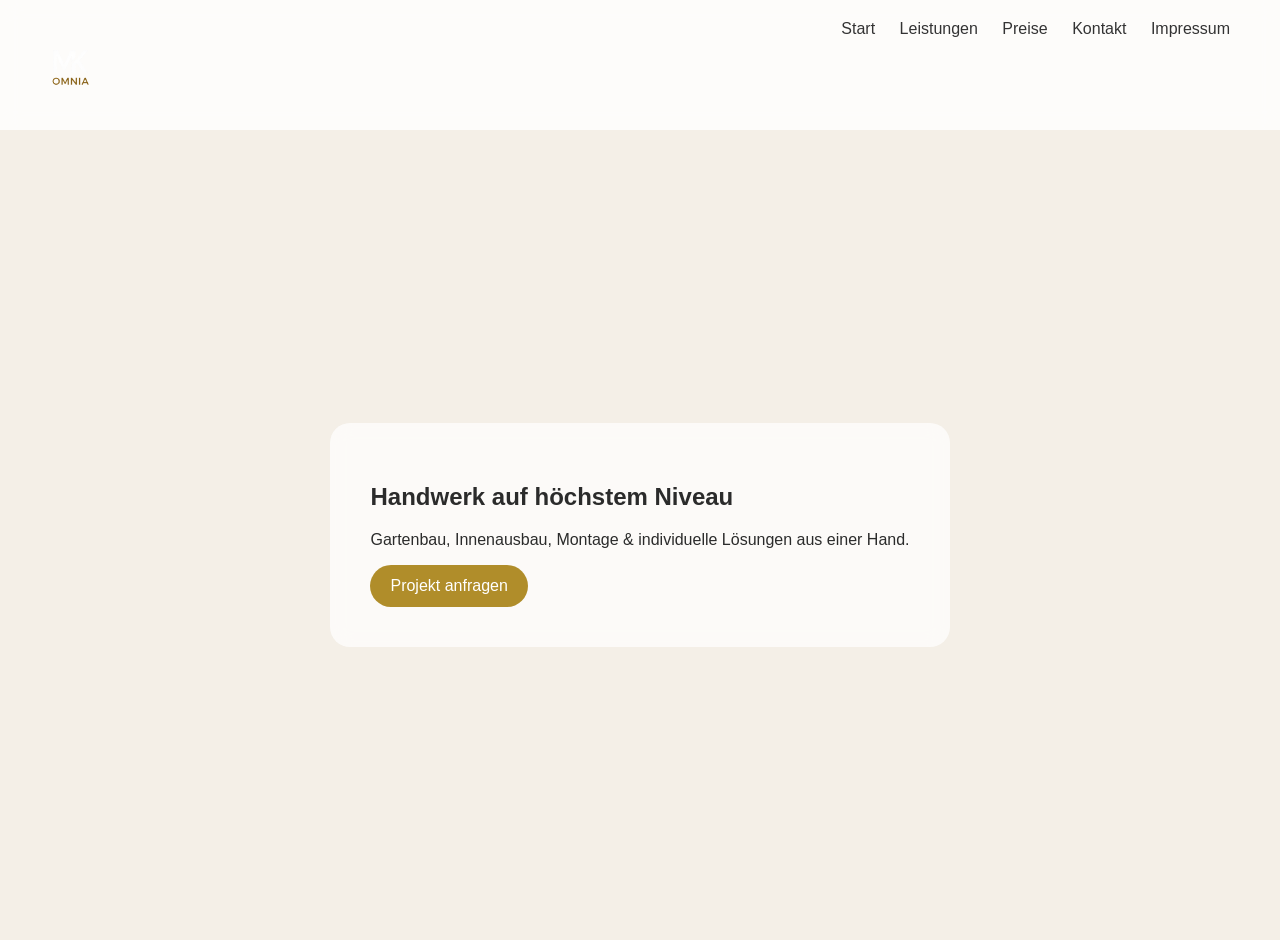
==== commit ee555fdf: "Update index.html" ====
--- a/index.html
+++ b/index.html
@@ -11,7 +11,7 @@
 
 <header>
 
-    <img src='logo.png'>
+    <img src='logo.png' class='logo'>
 
 
   <nav>
--- a/style.css
+++ b/style.css
@@ -16,8 +16,8 @@
 }
 
 .logo {
-  font-weight: bold;
-  color: #b08d2a;
+height: 90px;
+  width: auto;
 }
 
 nav a {
@@ -74,4 +74,4 @@
   color: white;
   border-radius: 30px;
   text-decoration: none;
-}+}
